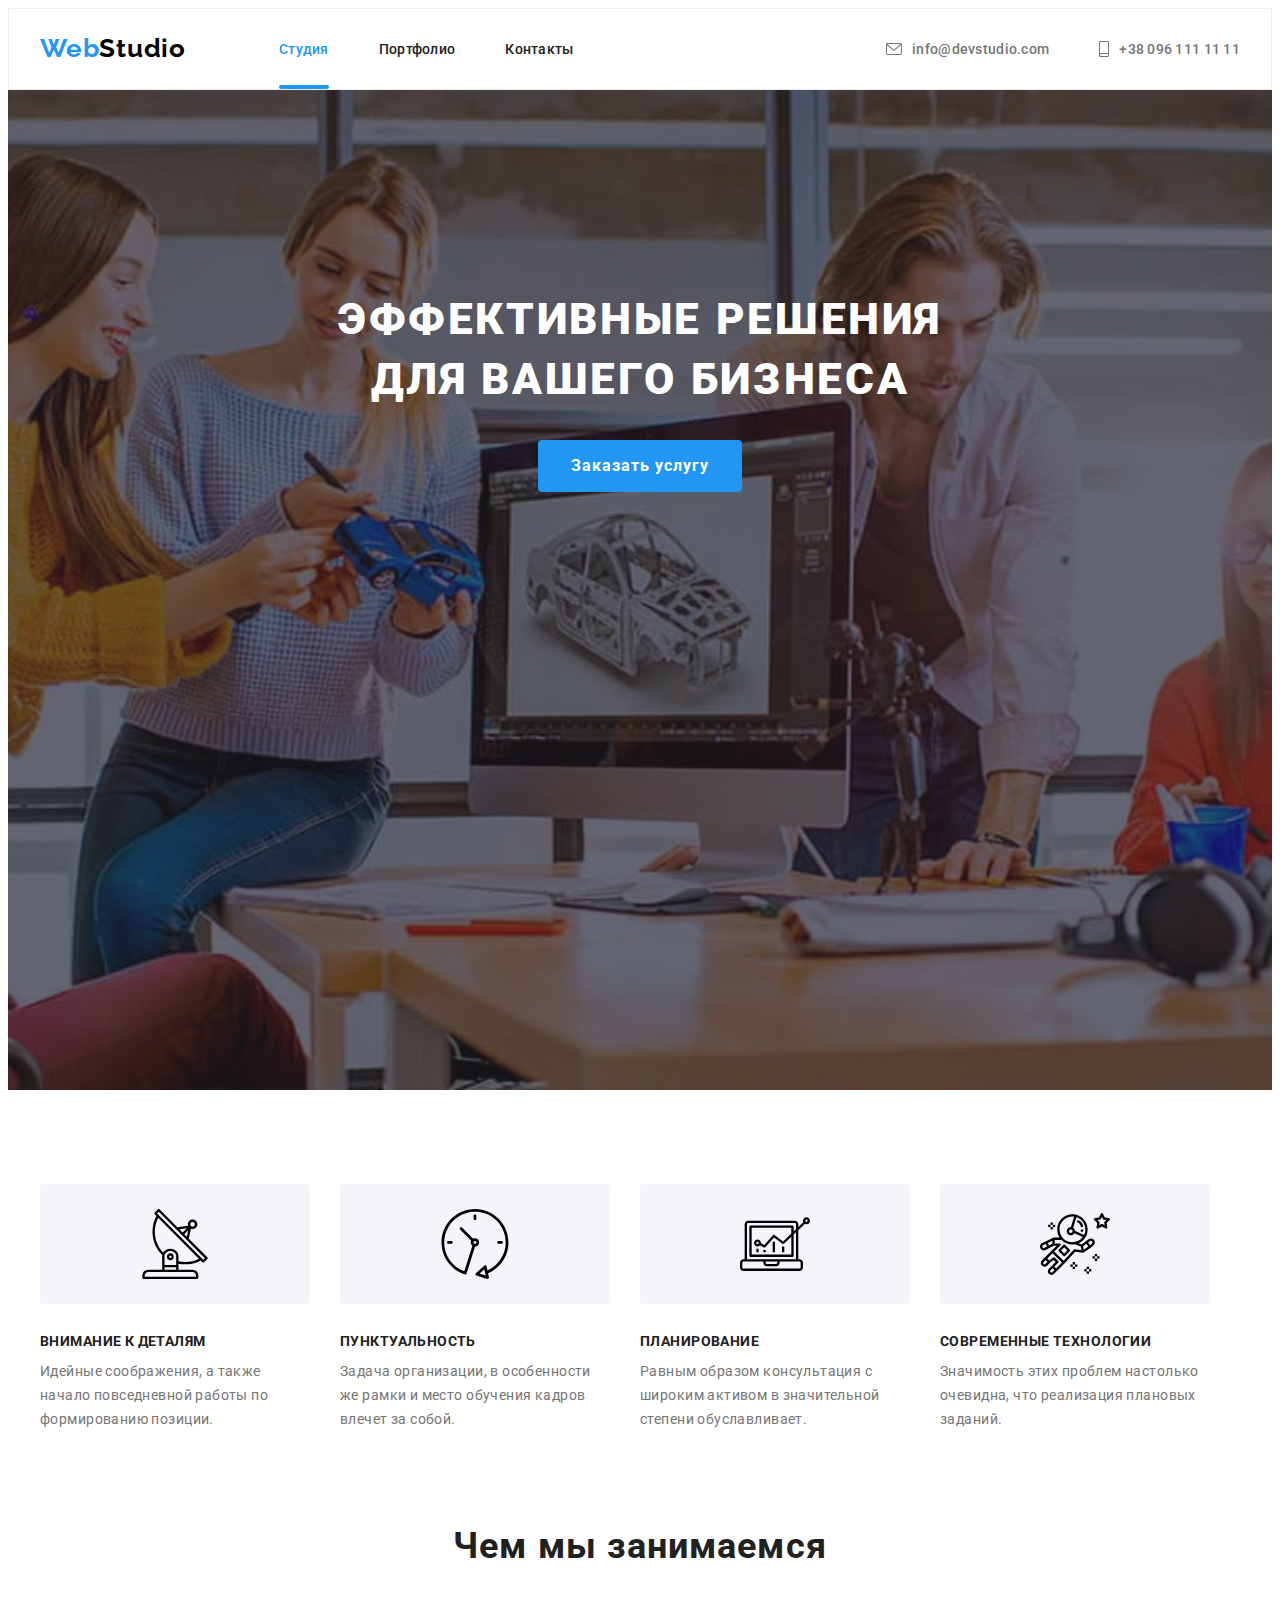
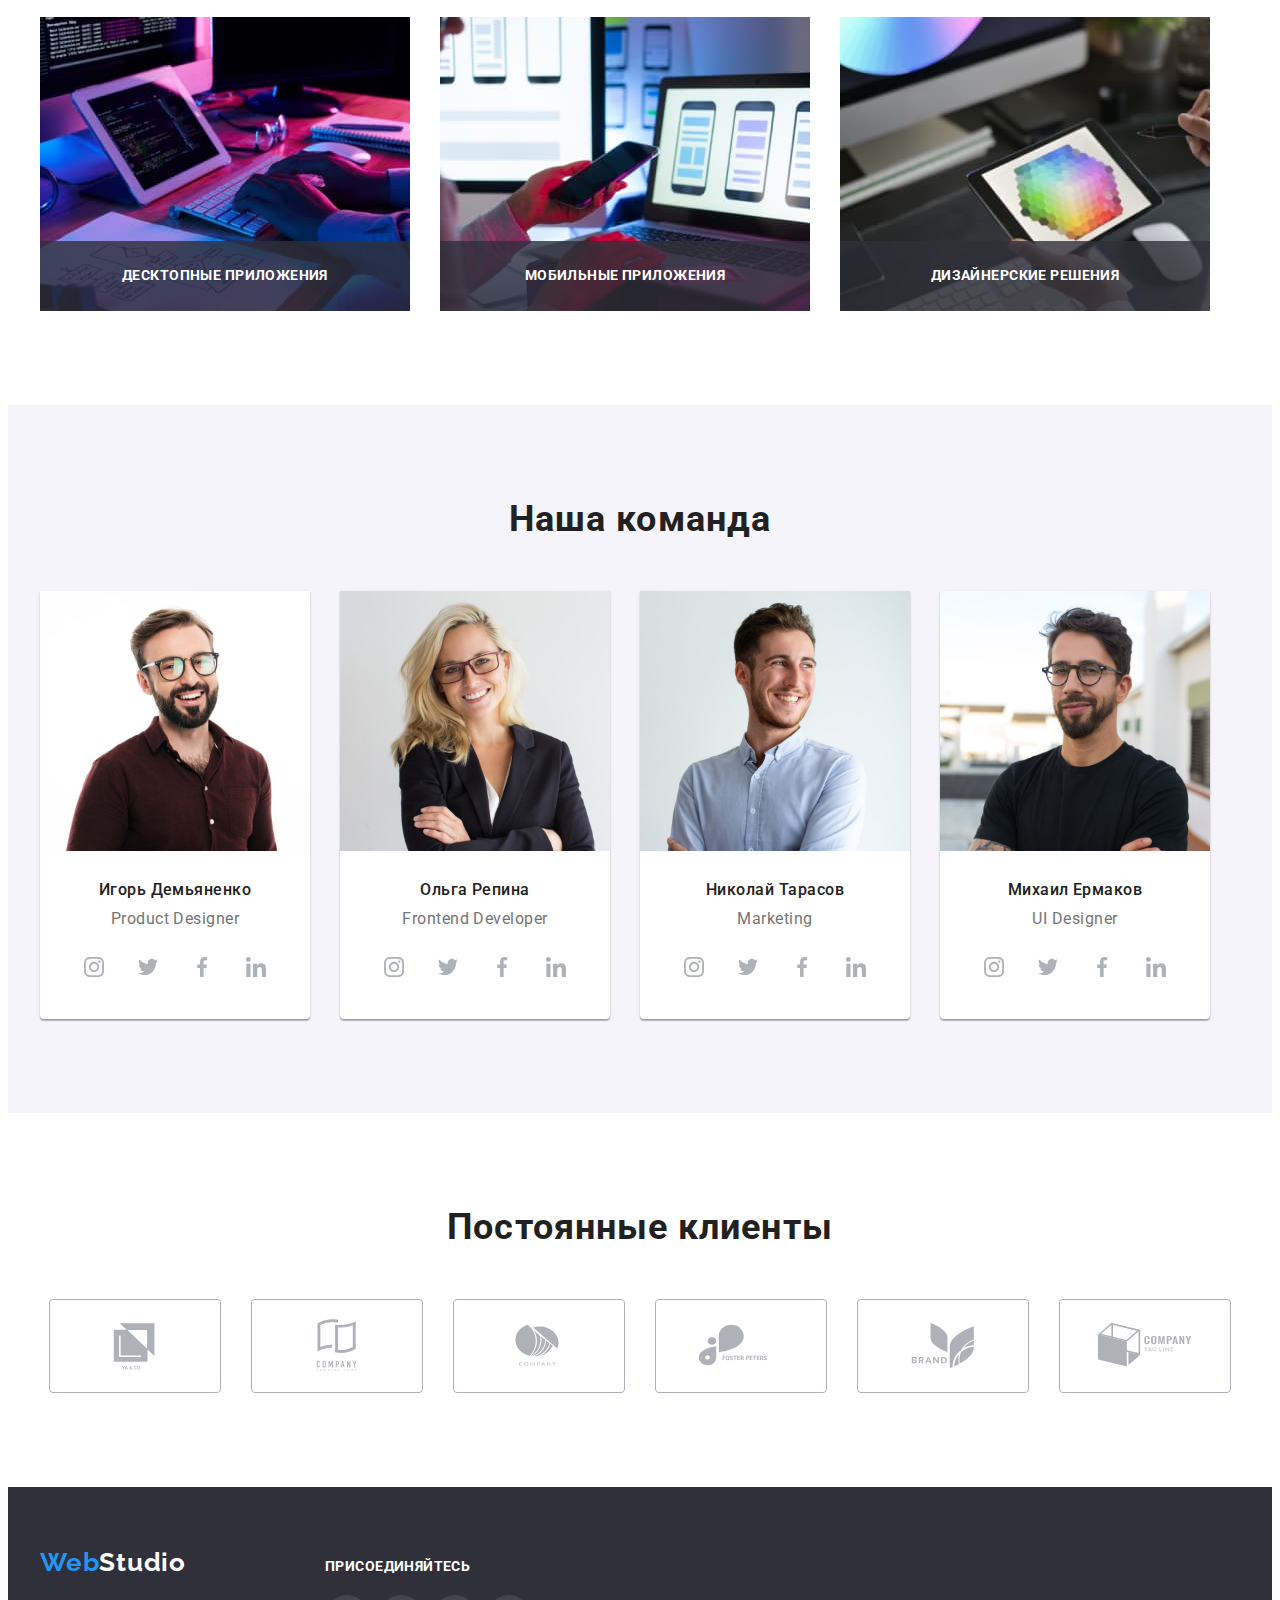
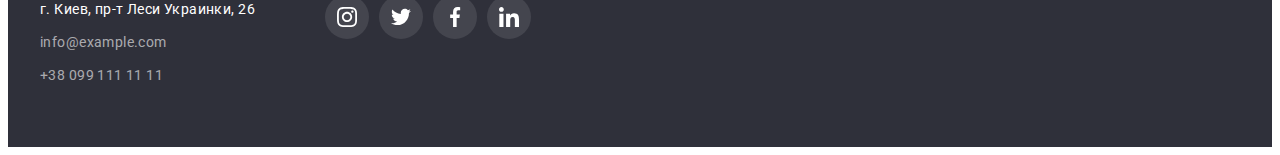
==== index.html @ 912f69d5 "Скопировано ДЗ5" ====
<!DOCTYPE html>
<html lang="ru">
  <head>
    <meta charset="UTF-8" />
    <meta http-equiv="X-UA-Compatible" content="IE=edge" />
    <meta name="viewport" content="width=device-width, initial-scale=1.0" />
    <link rel="stylesheet" href="https://cdnjs.cloudflare.com/ajax/libs/modern-normalize/1.1.0/modern-normalize.min.css" integrity="sha512-wpPYUAdjBVSE4KJnH1VR1HeZfpl1ub8YT/NKx4PuQ5NmX2tKuGu6U/JRp5y+Y8XG2tV+wKQpNHVUX03MfMFn9Q==" 
    crossorigin="anonymous" referrerpolicy="no-referrer" />
    <link rel="preconnect" href="https://fonts.googleapis.com">
    <link rel="preconnect" href="https://fonts.gstatic.com" crossorigin>
    <link href="https://fonts.googleapis.com/css2?family=Raleway:wght@700&family=Roboto:wght@400;500;700;900&display=swap"
      rel="stylesheet">
    <link rel="stylesheet" href="./css/styles.css">
    <title>"Вебстудия"</title>
  </head>
  <body>
    <header class="header">
    <div class="container">
    <nav class="header-nav">
      <a href="" class="header-logo link">Web<span class="header-logo-studio">Studio</span></a>
      <ul class="header-list-nav list">
        <li class="header-item"><a href="" class="header-link link current">Студия</a></li>
        <li class="header-item"><a href="./portfolio.html" class="header-link link">Портфолио</a></li>
        <li class="header-item"><a href="" class="header-link link">Контакты</a></li>
      </ul>
    </nav>
    <ul class="header-list-contact list">
      <li class="header-item-contact mail"><a href="mailto:info@devstudio.com" class="header-item-contact-link link">
        <svg class="icon-contact mail" width="16" height="12">
        <use href="./images/icons.svg#icon-envelope"></use>
      </svg>info@devstudio.com</a></li>
      <li class="header-item-contact"><a href="tel:+380961111111" class="header-item-contact-link link">
        <svg class="icon-contact" width="10" height="16">
          <use href="./images/icons.svg#icon-smartphone"></use>
        </svg>+38 096 111 11 11</a></li>
    </ul>
    </div>
    </header>
    <main>
      <section class="hero">
        <div class="container">
         <h1 class="hero-title">Эффективные решения для вашего бизнеса</h1>
         <button type="button" class="hero-btn" data-modal-open>Заказать услугу</button>
         </div>
        
        </section>
        </div>
      <section class="section">
        <div class="container">
        <h2 class="visually-hidden">Особенности</h2>
        <ul class="feature-list list">
          <li class="feature-item">
            <div class="feature-item-box">
              <svg width="70" height="70">
                <use href="./images/icons.svg#icon-antenna"></use>
              </svg>
              </div>
            <h3 class="feature-headline">Внимание к деталям</h3>
            <p class="feature-title">
              Идейные соображения, а также начало повседневной работы по
              формированию позиции.
            </p>
          </li>
          <li class="feature-item">
            <div class="feature-item-box">
              <svg width="70" height="70">
                <use href="./images/icons.svg#icon-clock"></use>
              </svg>
            </div>
            <h3 class="feature-headline">Пунктуальность</h3>
            <p class="feature-title">
              Задача организации, в особенности же рамки и место обучения кадров
              влечет за собой.
            </p>
          </li>
          <li class="feature-item">
            <div class="feature-item-box">
              <svg width="70" height="70">
                <use href="./images/icons.svg#icon-diagram"></use>
              </svg>
            </div>
            <h3 class="feature-headline">Планирование</h3>
            <p class="feature-title">
              Равным образом консультация с широким активом в значительной
              степени обуславливает.
            </p>
          </li>
          <li class="feature-item">
            <div class="feature-item-box">
              <svg width="70" height="70">
                <use href="./images/icons.svg#icon-astronaut"></use>
              </svg>
            </div>
            <h3 class="feature-headline">Современные технологии</h3>
            <p class="feature-title">
              Значимость этих проблем настолько очевидна, что реализация
              плановых заданий.
            </p>
          </li>
        </ul>
        </div>
      </section>
      <section class="task section dopsection">
        <div class="container">
        <h2 class="task-headline">Чем мы занимаемся</h2>
        <ul class="task-list list">
          <li class="task-item">
            <div class="task-box-headline">
            <img src="./images/img1.jpg" alt="руки на клавиатуре" width="370" />
            <h3 class="task-item-headline">Десктопные приложения</h3>
            </div>
          </li>
          <li class="task-item">
            <div class="task-box-headline">
            <img src="./images/img2.jpg" alt="телефон в руке" width="370" />
            <h3 class="task-item-headline">Мобильные приложения</h3>
            </div>
          </li>
          <li class="task-item">
            <div class="task-box-headline">
            <img src="./images/img3.jpg" alt="планшет в руке" width="370" />
            <h3 class="task-item-headline">Дизайнерские решения</h3>
            </div>
          </li>
        </ul>
        </div>
      </section>
      <section class="team section">
        <div class="container">
        <h2 class="team-headline">Наша команда</h2>
        <ul class="team-list list">
          <li class="team-item">
            <img src="./images/img4.jpg" alt="Игорь Демьяненко" width="270" />
            <div class="team-name">
            <h3 class="team-item-headline">Игорь Демьяненко</h3>
            <p lang="en" class="team-title">Product Designer</p>
            <ul class="icon-team-list list">
              <li class="icon-team-item"><a href="" class="icon-team-link">
                <svg class="team-soc-icon" width="20" height="20"><use href="./images/icons.svg#icon-instagram"></use>
                </a></li>
              <li class="icon-team-item"><a href="" class="icon-team-link">
                <svg class="team-soc-icon" width="20" height="20"><use href="./images/icons.svg#icon-twitter"></use>
              </a></li>
              <li class="icon-team-item"><a href="" class="icon-team-link">
                <svg class="team-soc-icon" width="20" height="20"><use href="./images/icons.svg#icon-facebook"></use>
              </a></li>
              <li class="icon-team-item"><a href="" class="icon-team-link">
                <svg class="team-soc-icon" width="20" height="20"><use href="./images/icons.svg#icon-linkedin"></use>
              </a></li>
            </ul>
            </div>
          </li>
          <li class="team-item">
            <img src="./images/img5.jpg" alt="Ольга Репина" width="270" />
            <div class="team-name">
            <h3 class="team-item-headline">Ольга Репина</h3>
            <p lang="en" class="team-title">Frontend Developer</p>
            <ul class="icon-team-list list">
              <li class="icon-team-item"><a href="" class="icon-team-link">
                <svg class="team-soc-icon" width="20" height="20"><use href="./images/icons.svg#icon-instagram"></use>
                </a></li>
              <li class="icon-team-item"><a href="" class="icon-team-link">
                <svg class="team-soc-icon" width="20" height="20"><use href="./images/icons.svg#icon-twitter"></use>
              </a></li>
              <li class="icon-team-item"><a href="" class="icon-team-link">
                <svg class="team-soc-icon" width="20" height="20"><use href="./images/icons.svg#icon-facebook"></use>
              </a></li>
              <li class="icon-team-item"><a href="" class="icon-team-link">
                <svg class="team-soc-icon" width="20" height="20"><use href="./images/icons.svg#icon-linkedin"></use>
              </a></li>
            </ul>
          </div>
          </li>
          <li class="team-item">
            <img src="./images/img6.jpg" alt="Николай Тарасов" width="270" />
            <div class="team-name">
            <h3 class="team-item-headline">Николай Тарасов</h3>
            <p lang="en" class="team-title">Marketing</p>
            <ul class="icon-team-list list">
              <li class="icon-team-item"><a href="" class="icon-team-link">
                <svg class="team-soc-icon" width="20" height="20"><use href="./images/icons.svg#icon-instagram"></use>
                </a></li>
              <li class="icon-team-item"><a href="" class="icon-team-link">
                <svg class="team-soc-icon" width="20" height="20"><use href="./images/icons.svg#icon-twitter"></use>
              </a></li>
              <li class="icon-team-item"><a href="" class="icon-team-link">
                <svg class="team-soc-icon" width="20" height="20"><use href="./images/icons.svg#icon-facebook"></use>
              </a></li>
              <li class="icon-team-item"><a href="" class="icon-team-link">
                <svg class="team-soc-icon" width="20" height="20"><use href="./images/icons.svg#icon-linkedin"></use>
              </a></li>
            </ul>
          </div>
          </li>
          <li class="team-item">
            <img src="./images/img7.jpg" alt="Михаил Ермаков" width="270" />
            <div class="team-name">
            <h3 class="team-item-headline">Михаил Ермаков</h3>
            <p lang="en" class="team-title">UI Designer</p>
            <ul class="icon-team-list list">
              <li class="icon-team-item"><a href="" class="icon-team-link">
                <svg class="team-soc-icon" width="20" height="20"><use href="./images/icons.svg#icon-instagram"></use>
                </a></li>
              <li class="icon-team-item"><a href="" class="icon-team-link">
                <svg class="team-soc-icon" width="20" height="20"><use href="./images/icons.svg#icon-twitter"></use>
              </a></li>
              <li class="icon-team-item"><a href="" class="icon-team-link">
                <svg class="team-soc-icon" width="20" height="20"><use href="./images/icons.svg#icon-facebook"></use>
              </a></li>
              <li class="icon-team-item"><a href="" class="icon-team-link">
                <svg class="team-soc-icon" width="20" height="20"><use href="./images/icons.svg#icon-linkedin"></use>
              </a></li>
            </ul>
          </div>
          </li>
        </ul>
        </div>
      </section>
      <section class="clients section">
        <div class="container">
        <h2 class="clients-headline">Постоянные клиенты</h2>
        <ul class="clients-list list">
          <li class="clients-item"><a href="" class="clients-link">
            <svg class="clients-icon" width="106" height="60"><use href="./images/icons.svg#icon-Logo1"></use> 
            </a>
          </li>
          <li class="clients-item"><a href="" class="clients-link">
            <svg class="clients-icon" width="106" height="60"><use href="./images/icons.svg#icon-Logo2"></use> 
           </a>
          </li>
          <li class="clients-item"><a href="" class="clients-link">
            <svg class="clients-icon" width="106" height="60"><use href="./images/icons.svg#icon-Logo3"></use> 
            </a>
          </li>
          <li class="clients-item"><a href="" class="clients-link">
            <svg class="clients-icon" width="106" height="60"><use href="./images/icons.svg#icon-Logo4"></use> 
            </a>
          </li>
          <li class="clients-item"><a href="" class="clients-link">
            <svg class="clients-icon" width="106" height="60"><use href="./images/icons.svg#icon-Logo5"></use> 
            </a>
          </li> 
          <li class="clients-item"><a href="" class="clients-link">
            <svg class="clients-icon" width="106" height="60"><use href="./images/icons.svg#icon-Logo6"></use> 
            </a>
          </li>      
        </ul>
    </main>
    <footer class="footer">
      <div class="container footer-box">
        <div class="footer-adress-box">
        <a href="" class="footer-logo link">Web<span class="footer-logo-studio">Studio</span></a>
        <address class="footer-address">
        <ul class="footer-address-list list">
          <li class="footer-address-item">
            <a
              href="https://www.google.com/search?client=firefox-b-d&q=%D0%BA%D0%B8%D0%B5%D0%B2+%D1%83%D0%BB%D0%B8%D1%86%D0%B0+%D0%BB%D0%B5%D1%81%D0%B8+%D1%83%D0%BA%D1%80%D0%B0%D0%B8%D0%BD%D0%BA%D0%B8+26+%D0%B3%D1%83%D0%B3%D0%BB+%D0%BA%D0%B0%D1%80%D1%82%D1%8B"
              target="_blank" rel="noopener noreferrer" class="footer-address-item-link link">г. Киев, пр-т Леси Украинки, 26</a
            >
          </li>
          <li class="footer-address-item contact"><a href="mailto:info@example.com" class="footer-contact-item-link link">info@example.com</a></li>
          <li class="footer-address-item contact"><a href="tel:+380991111111" class="footer-contact-item-link link">+38 099 111 11 11</a></li>
        </ul>
        </address>
        </div>
        <div class="footer-soc-box">
          <h2 class="footer-soc-headline">ПРИСОЕДИНЯЙТЕСЬ</h2>
          <ul class="footer-icon-list list">
            <li class="icon-footer-item"><a href="" class="icon-footer-link">
              <svg class="footer-soc-icon" width="20" height="20"><use href="./images/icons.svg#icon-instagram"></use>
              </a></li>
            <li class="icon-footer-item"><a href="" class="icon-footer-link">
              <svg class="footer-soc-icon" width="20" height="20"><use href="./images/icons.svg#icon-twitter"></use>
            </a></li>
            <li class="icon-footer-item"><a href="" class="icon-footer-link">
              <svg class="footer-soc-icon" width="20" height="20"><use href="./images/icons.svg#icon-facebook"></use>
            </a></li>
            <li class="icon-footer-item"><a href="" class="icon-footer-link">
              <svg class="footer-soc-icon" width="20" height="20"><use href="./images/icons.svg#icon-linkedin"></use>
            </a></li>
          </ul>
        </div>
      </div>
    </footer>
    <div class="backdrop is-hidden" data-modal>
      <div class="modal">
        <button type="button" class="modal-close-btn" data-modal-close>
          <svg class="icon-cross" width="11" height="11">
          <use href="./images/icons.svg#icon-cross"></use>
        </svg></button>
      </div>
    </div>
    <script src="./js/modal.js"></script>
  </body>
</html>
---- css/styles.css ----
:root {
    --header-color: #ffffff;
    --background-color: #2F303A;
    --headline-color: #212121;
    --title-color: #757575;
    --accent-color: #2196f3;
    --tipical-margin: 10px;
    --tipical-padding: 94px;
}
body {
    color: var(--headline-color);
    font-family: Roboto, sans-serif;
}
h1,h2,h3,h4,h5,h6,p {
    margin: 0;
} 
ul,ol{
    padding-left: 0;
    margin: 0;
}
img{
    display: block;
}
.link {
    text-decoration: none;
}
.list {
    list-style: none;
}
.visually-hidden {
    position: absolute;
    white-space: nowrap;
    width: 1px;
    height: 1px;
    overflow: hidden;
    border: 0;
    padding: 0;
    clip: rect(0 0 0 0);
    clip-path: inset(50%);
    margin: -1px;
}
.container{
    width: 1200px;
    padding-left: 15px;
    padding-right: 15px;
    margin: 0 auto;
}   
.section {
    padding-top: var(--tipical-padding);
    padding-bottom: var(--tipical-padding);
}
    
/* ----Лого---- */

.header-logo,
.footer-logo{    
font-family: 'Raleway', sans-serif;
font-weight: 700;
font-size: 26px;
line-height: 1.19;
letter-spacing: 0.03em;
color: var(--accent-color);
}
.header-logo-studio{
    color: #000000;
}
.footer-logo-studio{
    color: var(--header-color);
}

/* ----Хедер---- */
.header{
    border: 1px solid #ECECEC
}
.header .container{
    display: flex;
}
.header-nav{
    display: flex;
    align-items: center;
}
.header-list-nav{
    display: flex;
}
.header-item{
    margin-right: 50px;
}   
.header-list-nav .header-item:last-child{
    margin-right: 0px;
}
.header-list-contact{
    display: flex;
    margin-left: auto;
    align-items: center;
}
.header-item-contact+.header-item-contact{
    margin-left: 50px;
}
.icon-contact{
    display: inline-block;
    align-items: center;
    margin-right:10px;
}
.header-logo{
    margin-right: 93px;
    padding-top: 24px;
    padding-bottom: 25px;
}
.header-link {
    font-weight: 500;
    font-size: 14px;
    line-height: 1.33;
    letter-spacing: 0.02em;
    color: var(--headline-color);
    position: relative;
    transition: color 250ms cubic-bezier(0.4, 0, 0.2, 1);
}
.header-link.link.current::after{
    position: absolute;
    content:"";
    width: 100%;
    height: 4px;
    left: 0;
    bottom: -32px;
    background-color:var(--accent-color);
    border-radius: 2px;
    }
.header-link:hover,
.header-link:focus
{
  color: var(--accent-color);
}
.header-link.link.current {
    color: var(--accent-color);
}
.header-item-contact-link{
    font-weight: 500;
    font-size: 14px;
    line-height: 1.33;
    letter-spacing: 0.02em;
    color: var(--title-color);
    fill: var(--title-color);
    display: flex;
    align-items: center;
    transition: color 250ms cubic-bezier(0.4, 0, 0.2, 1), fill 250ms cubic-bezier(0.4, 0, 0.2, 1);
}
.header-item-contact-link:hover,
.header-item-contact-link:focus{
    color: var(--accent-color);
    fill: var(--accent-color);
}

/* ----Герой---- */

.hero{
    padding: 200px 0;
    background-color: var(--background-color);
    max-width: 1600px;
    height: 600px;
    margin-left: auto;
    margin-right: auto;
    background-image: url(../images/img-оverlay.png),
    url(../images/img-hero.jpg);
    background-position: center;
    background-repeat: no-repeat;
    background-size: cover;
}
.hero-title{
    font-weight: 900;
    font-size: 44px;
    line-height: 1.36;
    letter-spacing: 0.06em;
    text-align: center;
    text-transform: uppercase;
    color: var(--header-color);
    max-width:696px;
    margin-left: auto;
    margin-right: auto;
    margin-bottom: 30px;
}
.hero-btn{
    background-color: var(--accent-color);
    font-family: inherit;
    font-weight: 700;
    font-size: 16px;
    line-height: 1.88;
    display: flex;
    text-align: center;
    letter-spacing: 0.06em;
    color: var(--header-color);
    cursor: pointer;
    min-width: 136px;
    margin-left: auto;
    margin-right: auto;
    padding: 10px 32px;
    border-radius: 4px;
    border: 1px solid transparent;
    transition: background-color 250ms cubic-bezier(0.4, 0, 0.2, 1);
}
.hero-btn:hover,
.hero-btn:focus {
    background-color:  #188CE8;;
}

/* ----Секция Особенности---- */

.feature{
    padding-top: var(--tipical-padding);
}
.feature-list{
    display: flex;
}
.feature-item{
    width: 270px;
    margin-right: 30px;
}
.feature-item:nth-child(4n) {
    margin-right: 0;
}
.feature-headline{
font-size: 14px;
line-height: 1.14;
letter-spacing: 0.03em;
text-transform: uppercase;
color: var(--headline-color);
margin-bottom: var(--tipical-margin);
}
.feature-title{
font-size: 14px;
line-height: 1.71;
letter-spacing: 0.03em;
color: var(--title-color);
}
.feature-item-box {
    display: flex;
    justify-content: center;
    align-items: center;
    background-color: #F5F4FA;
    width: 270px;
    height: 120px;
    border-radius: 4px;
    margin-bottom: 30px;
}

/* ----Секция Наши задачи---- */
/* ----Секция Наша команда---- */
/* ----Секция Клиенты---- */

/* ----Общее---- */

.task-headline,
.team-headline,
.clients-headline{
margin-bottom: 50px;
font-size: 36px;
line-height: 1.16;
text-align: center;
letter-spacing: 0.03em;
color: var(--headline-color);
}
.task-list,
.team-list,
.clients-list{
    display: flex;
}

/* ----Наши задачи---- */

.dopsection {
    padding-top: 0px;
}

.task-item +.task-item{
    margin-left: 30px;
}
.task-item:last-child{
    margin-right: 0px;
}
.task-box-headline{
    display: flex;
    position: relative;
}
.task-item-headline{
    position: absolute;
    display: flex;
    align-items: center;
    justify-content: center;
    width: 100%;
    min-height: 70px;
    left: 0;
    bottom: 0;
    font-size: 14px;
    line-height: 1.14;
    text-align: center;
    letter-spacing: 0.03em;
    text-transform: uppercase;
    color: var(--header-color);
    background-color: rgba(47, 48, 58, 0.8);
}

/* ----Секция Наша команда---- */

.team {
    background-color: #F5F4FA;
}
.team-item{
    background-color: #ffffff;
    width: 270px;
    margin-right: 30px;
    box-shadow: 0px 1px 3px rgba(0, 0, 0, 0.12), 0px 1px 1px rgba(0, 0, 0, 0.14), 0px 2px 1px rgba(0, 0, 0, 0.2);
    border-radius: 0px 0px 4px 4px;
}
.team-item:nth-child(4n) {
    margin-right: 0;
}
.team-name{
    padding-top: 30px;
    padding-bottom: 30px;
}
.team-item-headline{
font-weight: 500;
font-size: 16px;
line-height: 1.18;
text-align: center;
letter-spacing: 0.03em;
color: var(--headline-color);
margin-bottom: var(--tipical-margin);
}
.team-title{
font-size: 16px;
line-height: 1.18;
text-align: center;
letter-spacing: 0.03em;
color: var(--title-color);
margin-bottom: 16px;
}

.icon-team-list{
    display: flex;
    justify-content: center;
}
.icon-team-link{
    display: flex;
    width: 44px;
    height: 44px;
    justify-content: center;
    align-items: center;
    background-color: #ffffff;
    border-radius: 50%;
    fill: #AFB1B8;
    transition: background-color 250ms cubic-bezier(0.4, 0, 0.2, 1), fill 250ms cubic-bezier(0.4, 0, 0.2, 1);
    
}
.icon-team-link:hover,
.icon-team-link:focus{
    background-color: var(--accent-color);
    fill: #ffffff;
}
.icon-team-item +.icon-team-item{
    margin-left: 10px;
}

/* ----Секция Клиенты---- */

.clients-item{
        margin-right: 30px;
}
.clients-item:nth-child(6n) {
    margin-right: 0;
}
.clients-list{
    display: flex;
    justify-content: center;
}
.clients-link{
    display: flex;
    justify-content: center;
    align-items: center;
    width: 170px;
    height: 92px;
    border: 1px solid #AFB1B8;
    border-radius: 4px;
    fill: #AFB1B8;
    transition: border-color 250ms cubic-bezier(0.4, 0, 0.2, 1), fill 250ms cubic-bezier(0.4, 0, 0.2, 1);
}
.clients-link:hover,
.clients-link:focus{
    border-color: var(--accent-color);
    fill: var(--accent-color);
}

/* ----Футер---- */

.footer{
    background-color: var(--background-color);
    padding-top: 60px;
    padding-bottom: 60px;
}
.footer-address{
    margin-top: 20px;
}
.contact{
    margin-top: 9px;
}
.footer-address-item-link{
font-style: normal;
font-size: 14px;
line-height: 1.71;
letter-spacing: 0.03em;
color: var(--header-color);
transition: color 250ms cubic-bezier(0.4, 0, 0.2, 1);
}
.footer-contact-item-link{
font-style: normal;
font-size: 14px;
line-height: 1.71;
letter-spacing: 0.03em;
color: rgba(255, 255, 255, 0.6);
transition: color 250ms cubic-bezier(0.4, 0, 0.2, 1);
}
.footer-address-item-link:hover,
.footer-address-item-link:focus {
    color: var(--accent-color);
}
.footer-contact-item-link:hover,
.footer-contact-item-link:focus{
     color: var(--accent-color);
}
.footer-box{
    display: flex;
    align-items: baseline;
}
.footer-soc-box{
    margin-left: 70px;
}
.footer-soc-headline{
margin-bottom: 20px;
font-weight: 700;
font-size: 14px;
line-height: 1.14;
letter-spacing: 0.03em;
text-transform: uppercase;
color: #FFFFFF;
}

.footer-icon-list{
    display: flex;
    justify-content: center;
}
.icon-footer-link{
    display: flex;
    width: 44px;
    height: 44px;
    justify-content: center;
    align-items: center;
    background-color: rgba(255, 255, 255, 0.1);
    border-radius: 50%;
    fill: #ffffff;
    transition: background-color 250ms cubic-bezier(0.4, 0, 0.2, 1);
}
.icon-footer-link:hover,
.icon-footer-link:focus{
    background-color: var(--accent-color);
}
.icon-footer-item +.icon-footer-item{
    margin-left: 10px;
}

/* ----Портфолио---- */

.portfolio-filter-list{
    display: flex;
    justify-content: center;
    margin-bottom: 50px;
}
.portfolio-project-list{
    display: flex;
    flex-wrap: wrap;
}
.filter-btn{
    margin-right: 8px;
}
.filter-btn:last-child{
    margin-right: 0;
}
.portfolio-btn{
    display: inline-block;
    padding: 6px 22px;
    border-radius: 4px;
    border: 1px solid transparent;
    min-width: 73px;
    font-weight: 500;
    font-size: 16px;
    line-height: 1.62;
    text-align: center;
    letter-spacing: 0.03em;
    color: var(--headline-color);
    cursor: pointer;
    transition: background-color 250ms cubic-bezier(0.4, 0, 0.2, 1), color 250ms cubic-bezier(0.4, 0, 0.2, 1), box-shadow 250ms cubic-bezier(0.4, 0, 0.2, 1);
}
.portfolio-btn:hover,
.portfolio-btn:focus {
color: var(--header-color);
background-color: var(--accent-color);
box-shadow: 0px 3px 1px rgba(0, 0, 0, 0.1), 0px 1px 2px rgba(0, 0, 0, 0.08), 0px 2px 2px rgba(0, 0, 0, 0.12);
}
.portfolio-box{
    width: 370px;
    margin-right: 30px;
    margin-bottom: 30px;
}
.portfolio-box:nth-child(3n){
    margin-right: 0;
}
.portfolio-box:nth-last-child(-n+3){
    margin-bottom: 0;
}
.portfolio-project-link{
    display: block;
    transition: box-shadow 250ms cubic-bezier(0.4, 0, 0.2, 1);
}
.portfolio-project-link:hover,
.portfolio-project-link:focus{
    box-shadow: 0px 1px 1px rgba(0, 0, 0, 0.12), 0px 4px 4px rgba(0, 0, 0, 0.06), 1px 4px 6px rgba(0, 0, 0, 0.16);
}
.portfolio-name{
    padding: 20px 24px;
    border: 1px solid #EEEEEE;
    border-top:none;
}
.portfolio-headline {
    font-size: 18px;
    line-height: 2.0;
    letter-spacing: 0.06em;
    color: var(--headline-color);
}
    .portfolio-title{
    margin-top: 4px;
    font-size: 16px;
    line-height: 1.88;
    letter-spacing: 0.03em;
    color: var(--title-color);
}
.portfolio-wrap-box{
    position: relative;
    overflow: hidden;
}
.portfolio-cover-box{
    position: absolute;
    top: 0;
    background-color: rgba(33, 150, 243, 0.9);
    font-size: 18px;
    line-height: 1.56;
    letter-spacing: 0.03em;
    color:var(--header-color);
    padding: 63px 24px;
    height: 100%;
    transform: translateY(100%);
    transition: transform 250ms cubic-bezier(0.4, 0, 0.2, 1);
}
.portfolio-box:hover .portfolio-cover-box,
.portfolio-box:focus .portfolio-cover-box
{
    transform: translateY(0%);    
}

/* Модальное окно */

.backdrop{
    position: fixed;
    width: 100%;
    height: 100%;
    top: 0;
    background-color: rgba(0, 0, 0, 0.2); 
    transition: opacity 500ms, visibility 500ms;
}
.modal{
    position: absolute;
    width: 528px;
    min-height: 581px;
    background-color: var(--header-color);
    box-shadow: 0px 1px 3px rgba(0, 0, 0, 0.12),
    0px 1px 1px rgba(0, 0, 0, 0.14),
    0px 2px 1px rgba(0, 0, 0, 0.2);
    border-radius: 4px;
    top: 50%;
    left: 50%;
    transform: translate(-50%, -50%); 
}
.modal-close-btn{
    position: absolute;
    top: 8px;
    right: 8px;
    width: 30px;
    height: 30px;
    border-radius: 50%;
    background-color: var(--header-color);
    border: 1px solid rgba(0, 0, 0, 0.1);
    cursor: pointer;
}
.is-hidden{
    opacity: 0;
    pointer-events: none;
    visibility: hidden;
}
.icon-cross{
    fill: #000000;
}
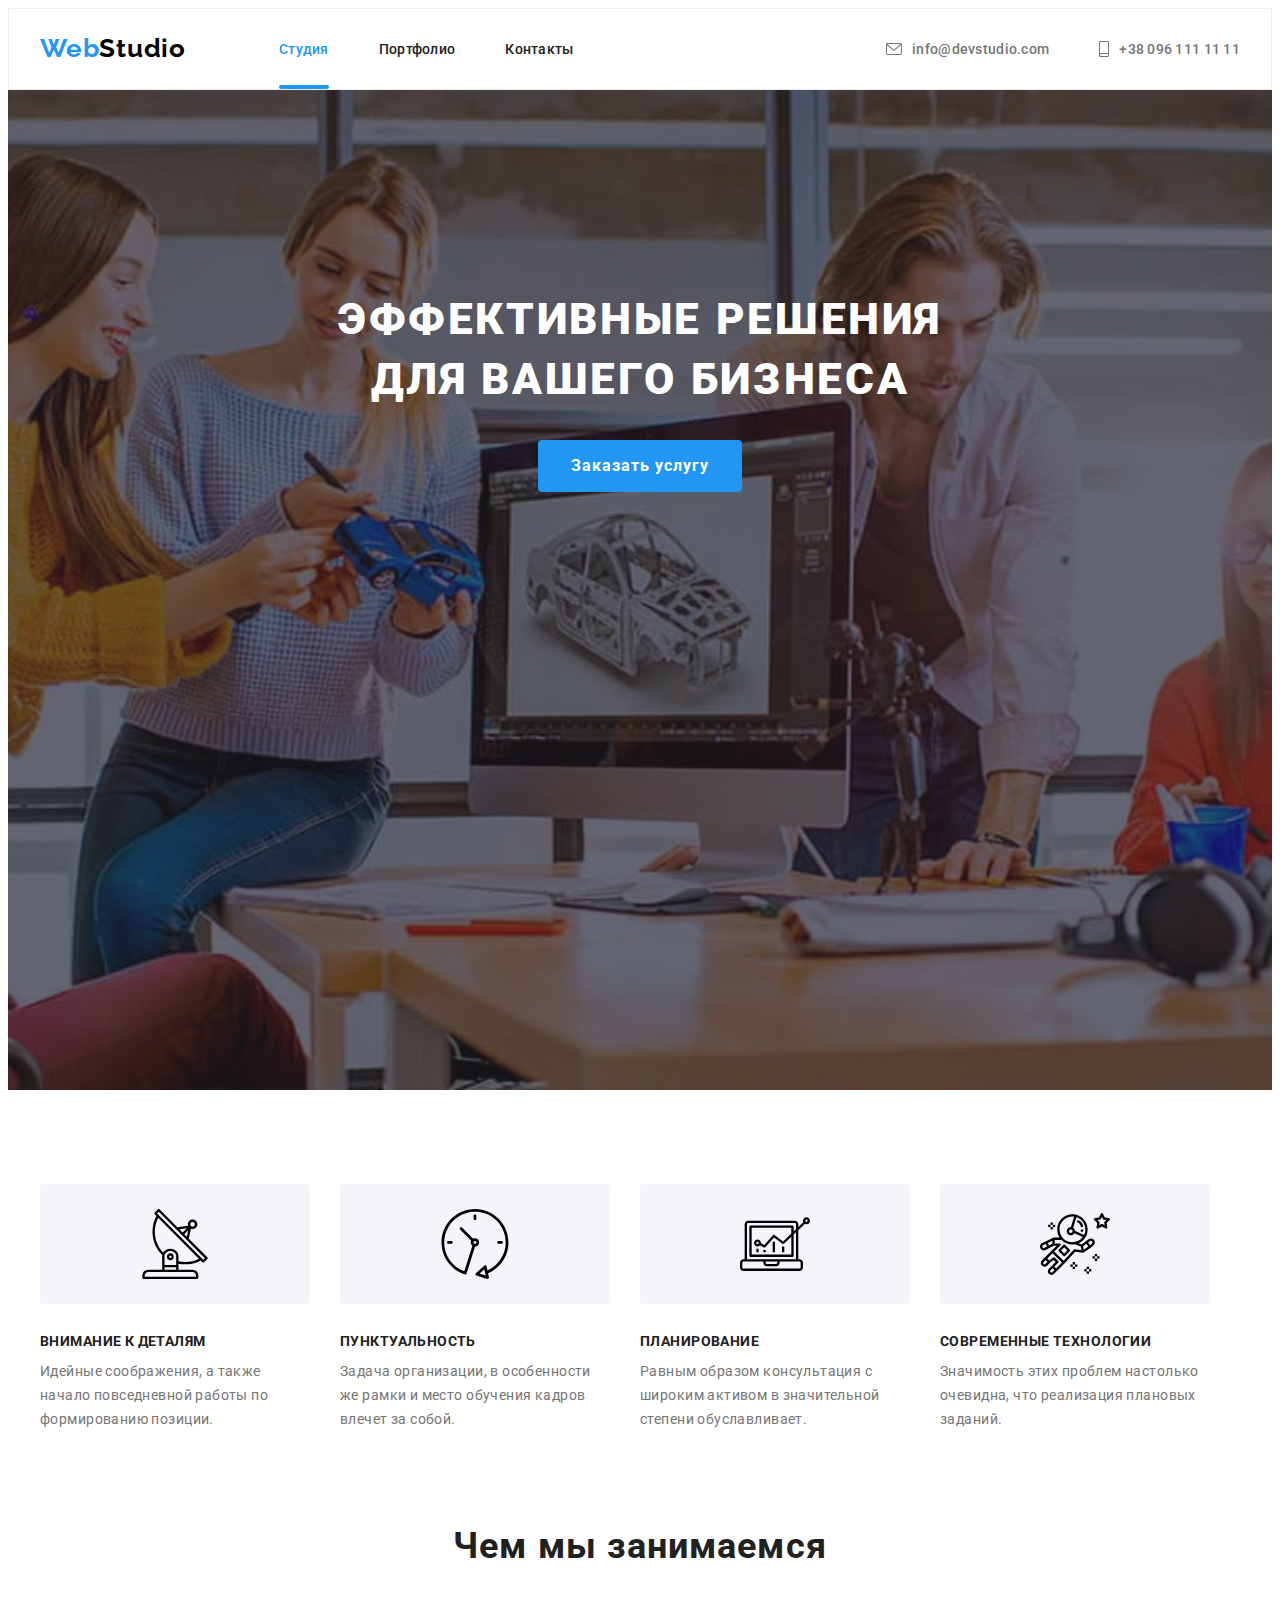
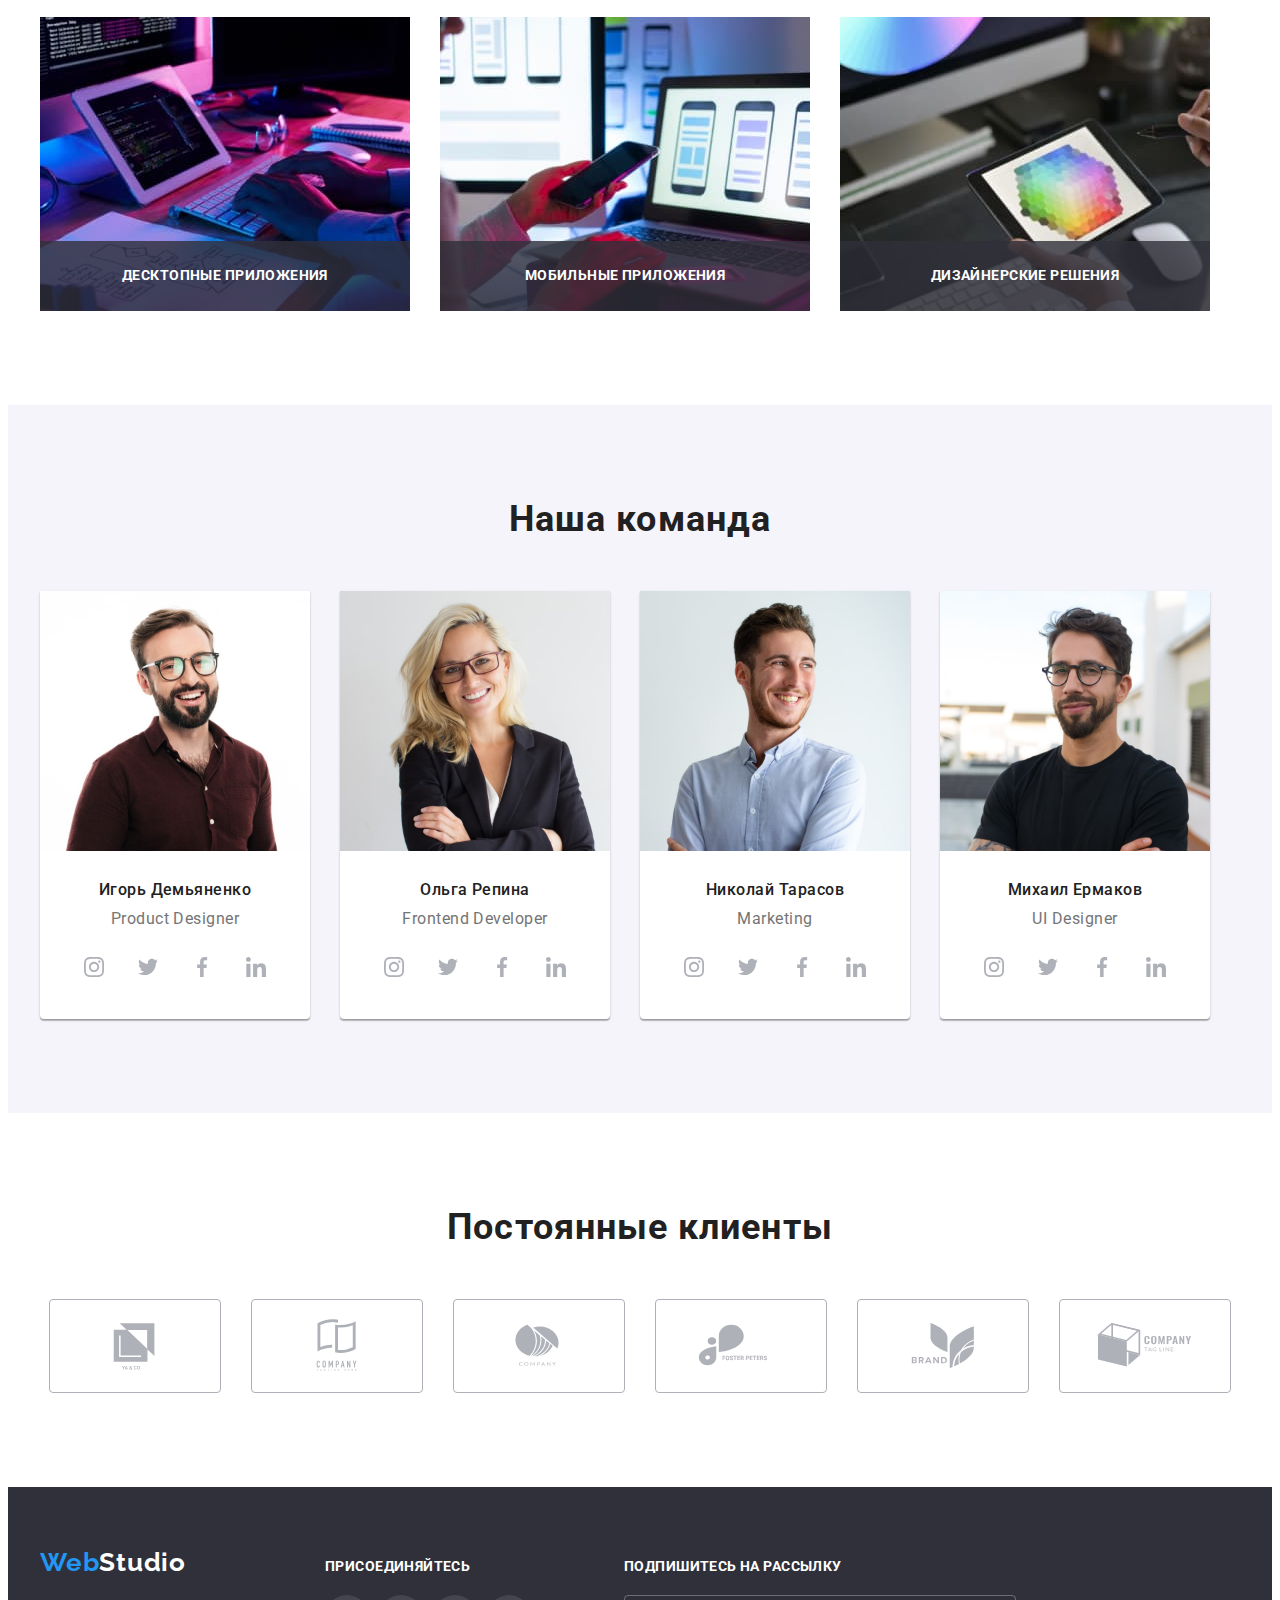
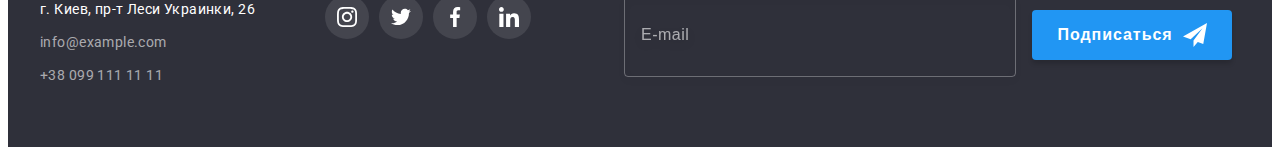
==== commit b1875d76: "Homework6 на проверку" ====
--- a/index.html
+++ b/index.html
@@ -280,14 +280,73 @@
             </a></li>
           </ul>
         </div>
+        <div class="footer-subscr">
+        <h2 class="footer-subscr-headline">Подпишитесь на рассылку</h2>
+        <form>
+          <label for="email"></label>
+          <input type="email" name="email" id="email" class="footer-input" placeholder="E-mail">
+          <button type="submit" class="footer-bth-active">Подписаться
+          <svg class="icon-send" width="24" height="24">
+          <use href="./images/icons.svg#icon-send"></use>
+        </button>
+        </form>
+        </div>
       </div>
-    </footer>
+      </footer>
     <div class="backdrop is-hidden" data-modal>
       <div class="modal">
         <button type="button" class="modal-close-btn" data-modal-close>
           <svg class="icon-cross" width="11" height="11">
           <use href="./images/icons.svg#icon-cross"></use>
         </svg></button>
+        <p class="modal-title">Оставьте свои данные, мы вам перезвоним</p>
+      <form >
+        <div class="modal-form-field">
+          <label for="name" class="modal-label">Имя</label>
+          <div class="modal-input-wrap">
+          <input type="name" name="name" class="modal-input" id="name">
+          <svg class="input-icon" width="18" height="18"> 
+          <use href="./images/icons.svg#icon-person-black"></use> 
+          </svg>
+          </div>
+        </div>
+        <div class="modal-form-field">
+          <label for="tel" class="modal-label">Телефон</label>
+          <div class="modal-input-wrap">
+          <input type="tel" name="tel" class="modal-input" id="tel">
+          <svg class="input-icon" width="18" height="18">
+          <use href="./images/icons.svg#icon-phone-black"></use>
+          </svg>
+          </div>
+        </div>
+        <div class="modal-form-field">
+          <label for="email" class="modal-label">Почта</label>
+          <div class="modal-input-wrap">
+          <input type="email" name="email" class="modal-input" id="email">
+          <svg class="input-icon" width="18" height="18">
+          <use href="./images/icons.svg#icon-email-black"></use>
+          </svg>
+          </div>
+        </div>
+        <div class="modal-form-comments">
+          <label class="modal-label-comments" for="user-text">Комментарий</label>
+          <textarea class="user-text" name="user-text" id="user-text" placeholder="Введите текст"></textarea>
+        </div>
+        <div>
+          <input type="checkbox" class="input-policy visually-hidden" 
+          name="policy" id="policy" value="policy">
+          <label for="policy" class="label-policy">
+            <span>
+              <svg class="check-icon" width="11" height="8"> 
+              <use href="./images/icons.svg#icon-check"></use> 
+              </svg>
+              </span> Соглашаюсь с рассылкой и принимаю 
+              <a href="" class="check-dogovor">Условия договора
+              </a>
+            </label>
+        </div>
+        <button type="submit" class="modal-bth-active">Отправить</button>
+      </form>
       </div>
     </div>
     <script src="./js/modal.js"></script>
--- a/css/styles.css
+++ b/css/styles.css
@@ -199,7 +199,7 @@
 }
 .hero-btn:hover,
 .hero-btn:focus {
-    background-color:  #188CE8;;
+    background-color:  #188CE8;
 }
 
 /* ----Секция Особенности---- */
@@ -464,6 +464,63 @@
 }
 .icon-footer-item +.icon-footer-item{
     margin-left: 10px;
+}
+.footer-subscr{
+    margin-left: 93px;
+}
+.footer-subscr-headline{
+    font-weight: 700;
+    font-size: 14px;
+    line-height: 1.14;
+    letter-spacing: 0.03em;
+    text-transform: uppercase;
+    color: #FFFFFF;
+    margin-bottom: 20px;
+}
+.footer-input{
+    width: 358px;
+    height: 50px;
+    border: 1px solid rgba(255, 255, 255, 0.3);
+    filter: drop-shadow(0px 4px 4px rgba(0, 0, 0, 0.15));
+    border-radius: 4px;
+    color: #FFFFFF;
+    padding: 15px 16px;
+    background-color: transparent;
+}
+.footer-input::placeholder{
+    font-weight: 400;
+    font-size: 16px;
+    line-height: 1.25;
+    letter-spacing: 0.03em;
+     color: rgba(255, 255, 255, 0.6);
+}
+.footer-bth-active{
+    display: inline-flex;
+    justify-content: center;
+    align-items: center;
+    margin-left: 12px;
+    border-radius: 4px;
+    border: 1px solid transparent;
+    width: 200px;
+    height: 50px;
+    font-weight: 700;
+    font-size: 16px;
+    line-height: 1.88;
+    text-align: center;
+    letter-spacing: 0.06em;
+    color: var(--header-color);
+    cursor: pointer;
+    background-color: var(--accent-color);
+    box-shadow: 0px 4px 4px rgba(0, 0, 0, 0.15);
+    transition: background-color 250ms cubic-bezier(0.4, 0, 0.2, 1);
+}
+.icon-send{
+    margin-left: 10px;
+    fill: var(--header-color);
+}
+.footer-bth-active:hover,
+.footer-bth-active:focus {
+    background-color: #188CE8;
 }
 
 /* ----Портфолио---- */
@@ -583,6 +640,7 @@
     0px 1px 1px rgba(0, 0, 0, 0.14),
     0px 2px 1px rgba(0, 0, 0, 0.2);
     border-radius: 4px;
+    padding: 40px;
     top: 50%;
     left: 50%;
     transform: translate(-50%, -50%); 
@@ -605,4 +663,156 @@
 }
 .icon-cross{
     fill: #000000;
-}
+    transition: fill 250ms cubic-bezier(0.4, 0, 0.2, 1);
+}
+.icon-cross:hover,
+.icon-cross:focus {
+    fill: var(--accent-color);
+}
+.modal-title{
+    font-weight: 700;
+    font-size: 20px;
+    line-height: 1.15;
+    text-align: center;
+    letter-spacing: 0.03em;
+    color: var(--headline-color)
+}
+.modal-form-field{
+    display: flex;
+    flex-direction: column;
+    margin-top: 12px;
+    margin-bottom: 10px;
+}
+.modal-label{
+    font-weight: 400;
+    font-size: 12px;
+    line-height: 1.17;
+    letter-spacing: 0.01em;
+    color: #757575;
+    margin-bottom: 4px;
+}
+.modal-input{
+    width: 100%;
+    height: 40px;
+    border: 1px solid rgba(33, 33, 33, 0.2);
+    border-radius: 4px;
+    padding-left: 30px;
+    transition: border-color 250ms cubic-bezier(0.4, 0, 0.2, 1);
+}
+.modal-input:hover,
+.modal-input:focus{
+    border-color: var(--accent-color);
+}
+.modal-input-wrap{
+    position: relative;
+}
+.input-icon{
+    position: absolute;
+    left: 10px;
+    top: 50%;
+    transform: translateY(-50%);
+    transition: fill 250ms cubic-bezier(0.4, 0, 0.2, 1);
+}
+.modal-input:hover +.input-icon,
+.modal-input:focus+.input-icon{
+    fill: var(--accent-color);
+}
+.modal-form-comments {
+    display: flex;
+    flex-direction: column;
+}
+.modal-label-comments{
+    font-weight: 400;
+    font-size: 12px;
+    line-height: 1.17;
+    letter-spacing: 0.01em;
+    color: #757575;
+    margin-bottom: 4px;
+}
+.user-text{
+    width: 100%;
+    height: 120px;
+    border: 1px solid rgba(33, 33, 33, 0.2);
+    border-radius: 4px;
+    padding: 12px 16px;
+    margin-bottom: 20px;
+    resize: none;
+    transition: border-color 250ms cubic-bezier(0.4, 0, 0.2, 1);
+}
+.user-text::placeholder{
+    font-weight: 400;
+    font-size: 12px;
+    line-height: 1.17;
+    letter-spacing: 0.01em;
+    color: rgba(117, 117, 117, 0.5);
+}
+.user-text:hover,
+.user-text:focus{
+    border-color: var(--accent-color);
+}
+.label-policy{
+    display: flex;
+    font-weight: 400;
+    font-size: 14px;
+    line-height: 1.71;
+    letter-spacing: 0.03em;
+    color: #757575;
+    justify-content: center;
+    align-items: center;
+    margin-bottom: 30px;
+}
+.label-policy span{
+width: 16px;
+height: 15px;
+border: 2px solid black;
+border-radius: 3px;
+margin-right: 5px;
+display: flex;
+align-items: center;
+justify-content: center;
+}
+.input-policy{
+    content: "";
+    width: 16px;
+    height: 15px;
+    background: #212121;
+}
+.check-icon{
+    fill: transparent;
+}
+.input-policy:checked + .label-policy span{
+    background-color: var(--accent-color);
+    border: none;
+}
+.input-policy:checked+.label-policy .check-icon{
+    fill: #EEEEEE;
+}
+.check-dogovor{
+    color: var(--accent-color);
+    margin-left: 5px;
+    
+}
+.modal-bth-active{
+    display: block;
+    width: 200px;
+    height: 50px;
+    margin-left: auto;
+    margin-right: auto;
+    font-weight: 700;
+    font-size: 16px;
+    line-height: 1.88;
+    align-items: center;
+    text-align: center;
+    letter-spacing: 0.06em;
+    color: #FFFFFF;
+    background-color: var(--accent-color);
+    box-shadow: 0px 4px 4px rgba(0, 0, 0, 0.15);
+    border-radius: 4px;
+    cursor: pointer;
+    transition: background-color 250ms cubic-bezier(0.4, 0, 0.2, 1);
+}
+.modal-bth-active:hover,
+.modal-bth-active:focus{
+    background-color: #188CE8;
+}
+
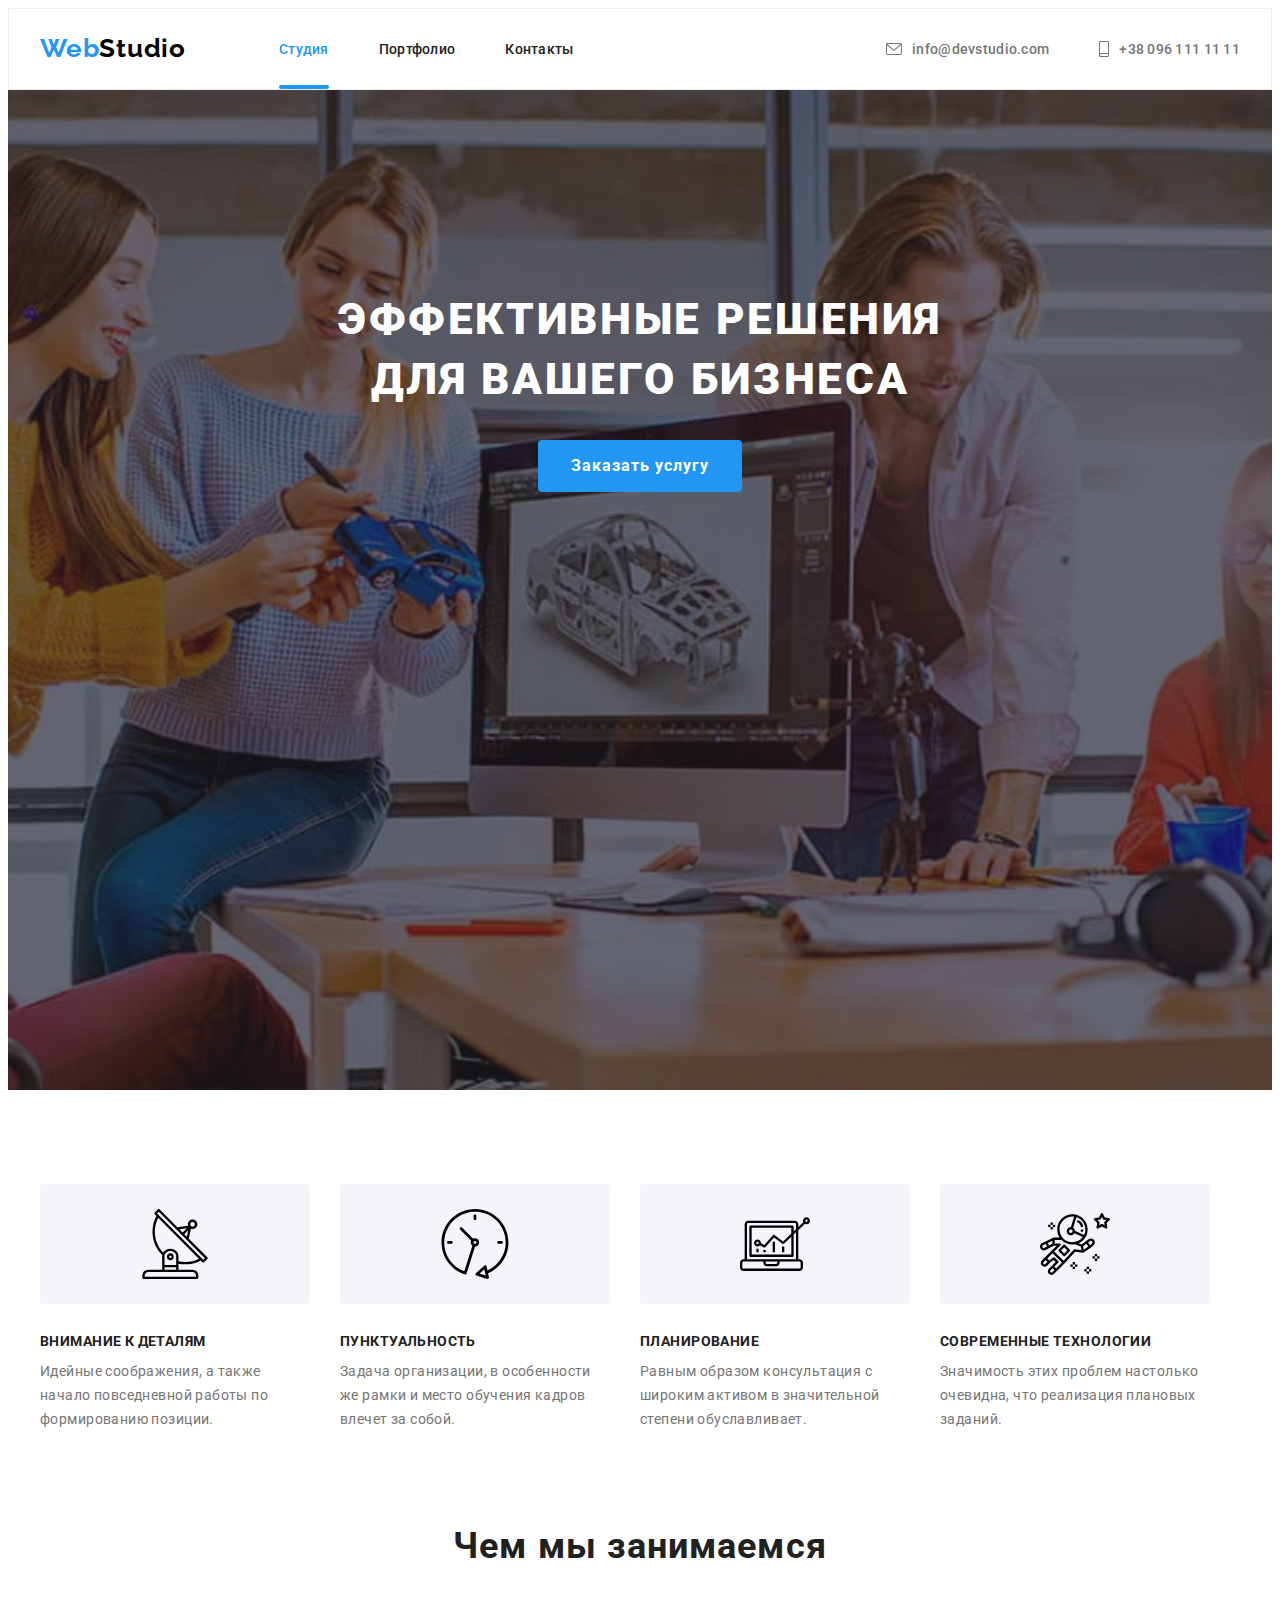
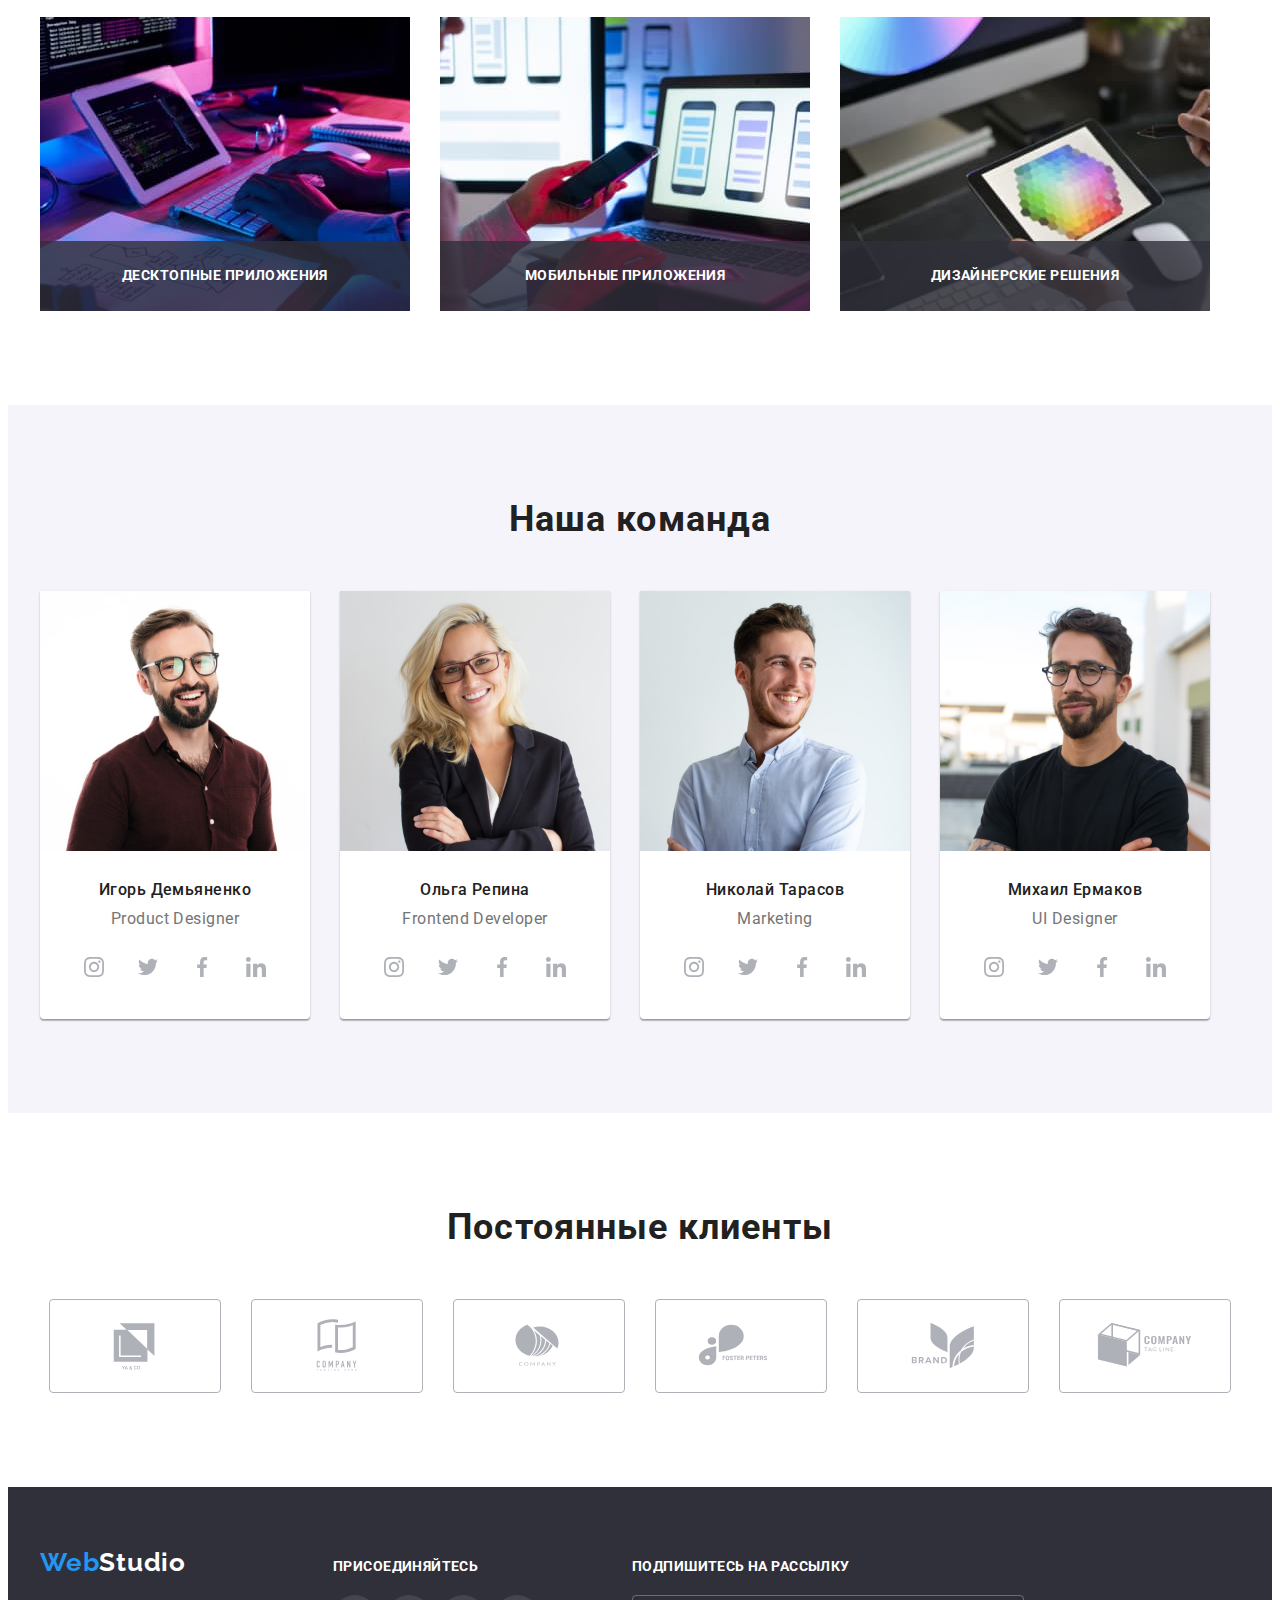
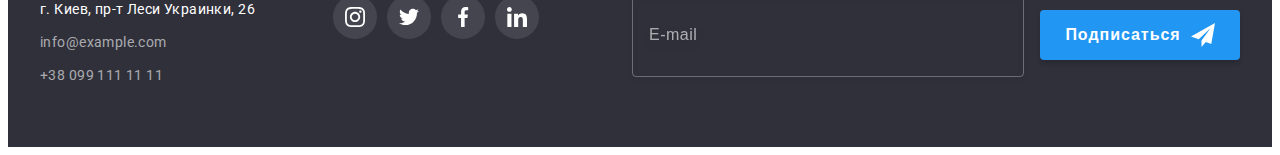
==== commit d9fcf081: "ДЗ6 повторно" ====
--- a/index.html
+++ b/index.html
@@ -283,8 +283,8 @@
         <div class="footer-subscr">
         <h2 class="footer-subscr-headline">Подпишитесь на рассылку</h2>
         <form>
-          <label for="email"></label>
-          <input type="email" name="email" id="email" class="footer-input" placeholder="E-mail">
+          <label for="email_footer"></label>
+          <input type="email" name="email_footer" id="email_footer" class="footer-input" placeholder="E-mail">
           <button type="submit" class="footer-bth-active">Подписаться
           <svg class="icon-send" width="24" height="24">
           <use href="./images/icons.svg#icon-send"></use>
@@ -296,11 +296,11 @@
     <div class="backdrop is-hidden" data-modal>
       <div class="modal">
         <button type="button" class="modal-close-btn" data-modal-close>
-          <svg class="icon-cross" width="11" height="11">
+          <svg class="icon-cross" width="18" height="18">
           <use href="./images/icons.svg#icon-cross"></use>
         </svg></button>
         <p class="modal-title">Оставьте свои данные, мы вам перезвоним</p>
-      <form >
+        <form >
         <div class="modal-form-field">
           <label for="name" class="modal-label">Имя</label>
           <div class="modal-input-wrap">
@@ -332,7 +332,7 @@
           <label class="modal-label-comments" for="user-text">Комментарий</label>
           <textarea class="user-text" name="user-text" id="user-text" placeholder="Введите текст"></textarea>
         </div>
-        <div>
+        <div class="check-policy">
           <input type="checkbox" class="input-policy visually-hidden" 
           name="policy" id="policy" value="policy">
           <label for="policy" class="label-policy">
--- a/css/styles.css
+++ b/css/styles.css
@@ -363,7 +363,7 @@
 /* ----Секция Клиенты---- */
 
 .clients-item{
-        margin-right: 30px;
+    margin-right: 30px;
 }
 .clients-item:nth-child(6n) {
     margin-right: 0;
@@ -395,6 +395,9 @@
     background-color: var(--background-color);
     padding-top: 60px;
     padding-bottom: 60px;
+}
+.footer-adress-box{
+    flex-grow: 1;
 }
 .footer-address{
     margin-top: 20px;
@@ -434,13 +437,13 @@
     margin-left: 70px;
 }
 .footer-soc-headline{
-margin-bottom: 20px;
-font-weight: 700;
-font-size: 14px;
-line-height: 1.14;
-letter-spacing: 0.03em;
-text-transform: uppercase;
-color: #FFFFFF;
+    margin-bottom: 20px;
+    font-weight: 700;
+    font-size: 14px;
+    line-height: 1.14;
+    letter-spacing: 0.03em;
+    text-transform: uppercase;
+    color: #FFFFFF;
 }
 
 .footer-icon-list{
@@ -492,7 +495,7 @@
     font-size: 16px;
     line-height: 1.25;
     letter-spacing: 0.03em;
-     color: rgba(255, 255, 255, 0.6);
+    color: rgba(255, 255, 255, 0.6);
 }
 .footer-bth-active{
     display: inline-flex;
@@ -591,7 +594,7 @@
     letter-spacing: 0.06em;
     color: var(--headline-color);
 }
-    .portfolio-title{
+.portfolio-title{
     margin-top: 4px;
     font-size: 16px;
     line-height: 1.88;
@@ -675,12 +678,12 @@
     line-height: 1.15;
     text-align: center;
     letter-spacing: 0.03em;
-    color: var(--headline-color)
+    color: var(--headline-color);
+    margin-bottom: 12px;
 }
 .modal-form-field{
     display: flex;
     flex-direction: column;
-    margin-top: 12px;
     margin-bottom: 10px;
 }
 .modal-label{
@@ -720,6 +723,7 @@
 .modal-form-comments {
     display: flex;
     flex-direction: column;
+    margin-bottom: 20px;
 }
 .modal-label-comments{
     font-weight: 400;
@@ -735,7 +739,6 @@
     border: 1px solid rgba(33, 33, 33, 0.2);
     border-radius: 4px;
     padding: 12px 16px;
-    margin-bottom: 20px;
     resize: none;
     transition: border-color 250ms cubic-bezier(0.4, 0, 0.2, 1);
 }
@@ -750,6 +753,9 @@
 .user-text:focus{
     border-color: var(--accent-color);
 }
+.check-policy{
+    margin-bottom: 30px;
+}
 .label-policy{
     display: flex;
     font-weight: 400;
@@ -759,7 +765,6 @@
     color: #757575;
     justify-content: center;
     align-items: center;
-    margin-bottom: 30px;
 }
 .label-policy span{
 width: 16px;
@@ -773,8 +778,6 @@
 }
 .input-policy{
     content: "";
-    width: 16px;
-    height: 15px;
     background: #212121;
 }
 .check-icon{
@@ -790,7 +793,6 @@
 .check-dogovor{
     color: var(--accent-color);
     margin-left: 5px;
-    
 }
 .modal-bth-active{
     display: block;
@@ -807,6 +809,7 @@
     color: #FFFFFF;
     background-color: var(--accent-color);
     box-shadow: 0px 4px 4px rgba(0, 0, 0, 0.15);
+    border: transparent;
     border-radius: 4px;
     cursor: pointer;
     transition: background-color 250ms cubic-bezier(0.4, 0, 0.2, 1);
